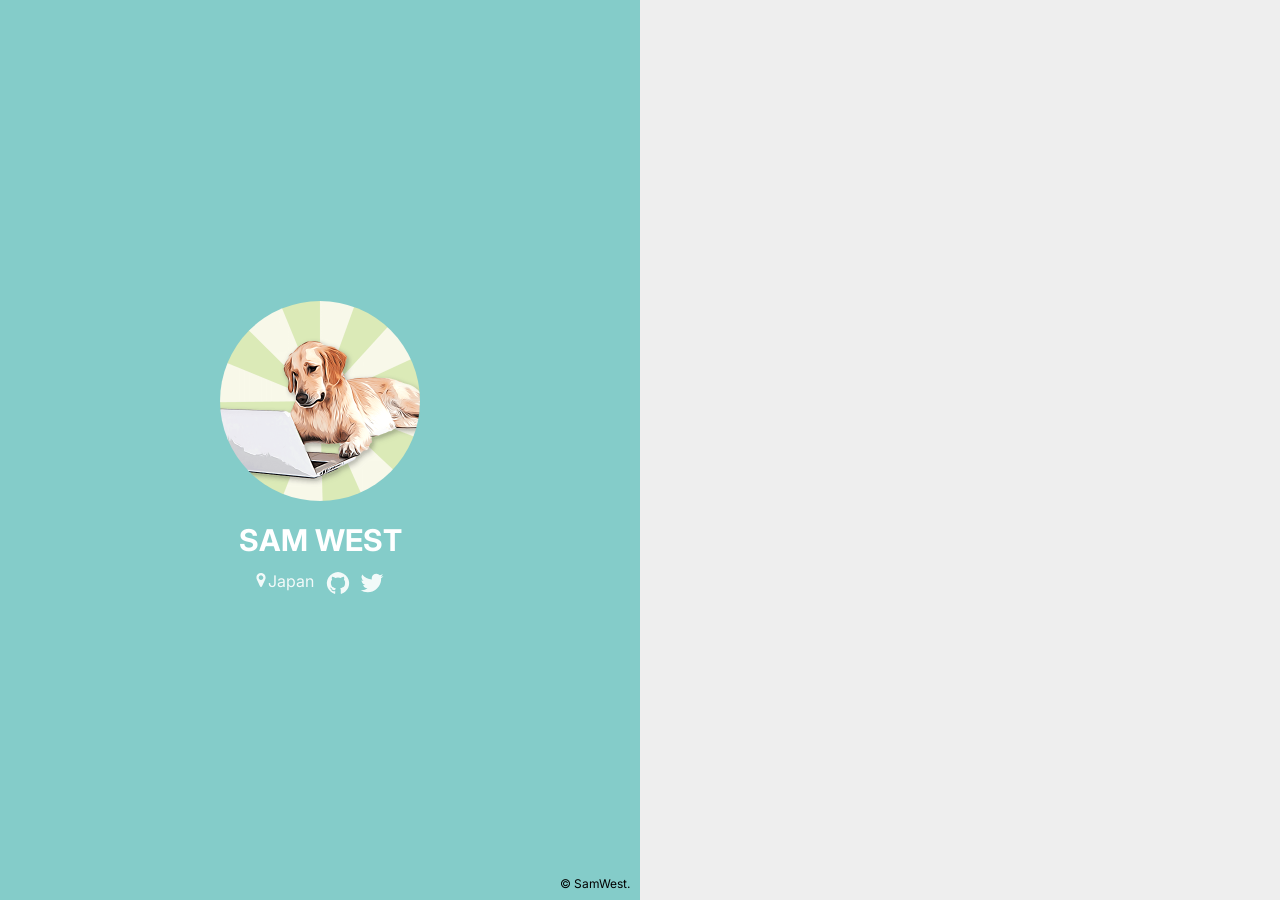
==== index.html @ 23653fca "first commit" ====
<!DOCTYPE HTML>
<html lang="en">
<head>
    <meta charset="UTF-8">
    <meta name="viewport"
          content="width=device-width, user-scalable=no, initial-scale=1.0, maximum-scale=1.0, minimum-scale=1.0">
    <meta http-equiv="X-UA-Compatible" content="ie=edge">
    <link href="https://fonts.googleapis.com/css2?family=Inter:wght@400;600&display=swap" rel="stylesheet">
    <link rel="stylesheet" href="_assets/css/style.css">
    <title>SamWest</title>
</head>
<body>
<header class="Profile">
    <div class="Profile-images"><img src="_assets/images/my.png" alt="Sam West" width="200" height="200"></div>
    <h1 class="Profile-name">SAM WEST</h1>
    <div class="Profile-sns">
        <ul>
            <li><img src="_assets/images/lc.svg" alt="from"><span>Japan</span></li>
            <li><a href="https://github.com/prjct-samwest"><img src="_assets/images/gh.svg" alt="GitHub"></a></li>
            <li><a href="https://twitter.com/samwest_web" target="_blank" rel="noopener"><img src="_assets/images/tw.svg" alt="Twitter"></a></li>
        </ul>
    </div>
</header>
<article class="Projects row"></article>
<footer class="Copy">&copy; SamWest.</footer>
<script src="_assets/js/script.min.js"></script>
</body>
</html>
---- _assets/css/style.css ----
* {
  margin: 0;
  padding: 0;
  font-family: inherit;
  font-size: inherit;
  list-style-type: none;
  box-sizing: border-box;
}

body {
  font-family: 'Inter', sans-serif;
}

img {
  vertical-align: baseline;
}

body {
  background-color: #eee;
}

.Profile {
  position: fixed;
  top: 0;
  left: 0;
  z-index: 100;
  background-color: #84ccc9;
  height: 100vh;
  width: 50vw;
  display: flex;
  align-items: center;
  justify-content: center;
  flex-wrap: wrap;
  flex-direction: column;
  overflow: auto;
}

.Profile .Profile-images {
  margin-bottom: 20px;
}

.Profile .Profile-images img {
  border-radius: 50%;
}

.Profile .Profile-name {
  color: white;
  font-size: 30px;
  font-weight: bold;
  line-height: 1;
  margin-bottom: 16px;
}

.Profile .Profile-sns ul {
  display: flex;
  opacity: .9;
}

.Profile .Profile-sns li {
  font-size: 16px;
  color: white;
  margin: 0 5px;
}

.Profile .Profile-sns a {
  color: inherit;
  text-decoration: none;
}

.Profile .Profile-sns span {
  margin: 0 2px;
}

.Projects {
  margin-left: 50vw;
  min-height: 100vh;
  padding: 30px 20px;
}

.Project {
  background-color: #fff;
  border: 1px solid #e1e4e8;
  border-radius: 10px;
  padding: 20px;
  position: relative;
  float: left;
  width: calc(50% - 5px);
  margin: 5px auto;
}

.Project:nth-child(2n) {
  float: right;
}

.Project .Project-name {
  font-size: 20px;
  font-weight: bold;
}

.Project .Project-genre {
  position: absolute;
  top: 20px;
  right: 20px;
  border-radius: 3px;
  background-color: #eee;
  font-size: 12px;
  text-align: center;
  display: inline-block;
  line-height: 1;
  width: 70px;
  padding: 4px;
}

.Project .Project-description {
  font-size: 12px;
  margin: 16px 0;
}

.Project .Project-btns {
  display: flex;
}

.Project .Project-btns li {
  margin-right: 6px;
}

.Project .Project-btns a {
  text-decoration: none;
  display: inline-block;
  line-height: 1;
  text-align: center;
  width: 75px;
  border-radius: 5px;
  background-color: #32b16c;
  color: white;
  font-size: 14px;
  padding: 5px;
}

.Project .Project-btns a:hover {
  background-color: #2c9d60;
}

.row {
  display: table;
  width: 50%;
}

.row .column {
  display: table-cell;
  vertical-align: middle;
  overflow: hidden;
}

.Copy {
  position: fixed;
  z-index: 100;
  bottom: 0;
  right: 50vw;
  font-size: 12px;
  line-height: 1;
  padding: 10px;
}

@media screen and (max-width: 1339px) {
  .Project {
    width: 100%;
    float: none;
  }
  .Project:nth-child(2n) {
    float: none;
  }
}

@media screen and (max-width: 667px) {
  .Profile {
    position: static;
    width: inherit;
    height: 400px;
  }
  .Projects {
    margin: 0;
    padding: 20px;
    min-height: auto;
  }
  .row {
    width: 100%;
  }
  .row .column {
    padding: 0;
    margin-bottom: 10px;
  }
  .row .column:last-child {
    margin-bottom: 0;
  }
  .Copy {
    position: static;
    text-align: center;
    padding-top: 0;
  }
}
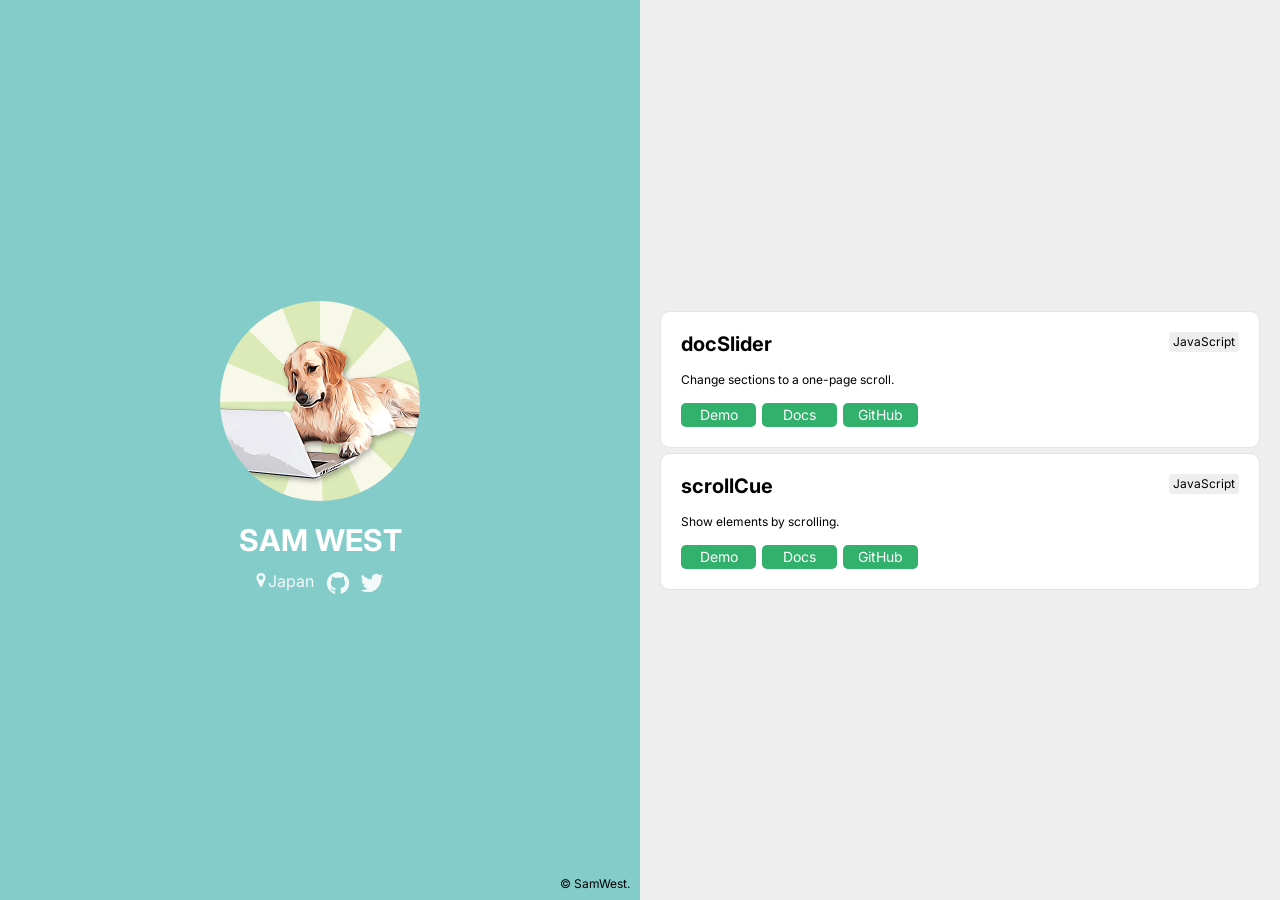
==== commit 39136658: "directory name changed for problem" ====
--- a/index.html
+++ b/index.html
@@ -6,23 +6,23 @@
           content="width=device-width, user-scalable=no, initial-scale=1.0, maximum-scale=1.0, minimum-scale=1.0">
     <meta http-equiv="X-UA-Compatible" content="ie=edge">
     <link href="https://fonts.googleapis.com/css2?family=Inter:wght@400;600&display=swap" rel="stylesheet">
-    <link rel="stylesheet" href="_assets/css/style.css">
+    <link rel="stylesheet" href="assets/css/style.css">
     <title>SamWest</title>
 </head>
 <body>
 <header class="Profile">
-    <div class="Profile-images"><img src="_assets/images/my.png" alt="Sam West" width="200" height="200"></div>
+    <div class="Profile-images"><img src="assets/images/my.png" alt="Sam West" width="200" height="200"></div>
     <h1 class="Profile-name">SAM WEST</h1>
     <div class="Profile-sns">
         <ul>
-            <li><img src="_assets/images/lc.svg" alt="from"><span>Japan</span></li>
-            <li><a href="https://github.com/prjct-samwest"><img src="_assets/images/gh.svg" alt="GitHub"></a></li>
-            <li><a href="https://twitter.com/samwest_web" target="_blank" rel="noopener"><img src="_assets/images/tw.svg" alt="Twitter"></a></li>
+            <li><img src="assets/images/lc.svg" alt="from"><span>Japan</span></li>
+            <li><a href="https://github.com/prjct-samwest"><img src="assets/images/gh.svg" alt="GitHub"></a></li>
+            <li><a href="https://twitter.com/samwest_web" target="_blank" rel="noopener"><img src="assets/images/tw.svg" alt="Twitter"></a></li>
         </ul>
     </div>
 </header>
 <article class="Projects row"></article>
 <footer class="Copy">&copy; SamWest.</footer>
-<script src="_assets/js/script.min.js"></script>
+<script src="assets/js/script.min.js"></script>
 </body>
 </html>
--- a/assets/css/style.css
+++ b/assets/css/style.css
@@ -0,0 +1,201 @@
+* {
+  margin: 0;
+  padding: 0;
+  font-family: inherit;
+  font-size: inherit;
+  list-style-type: none;
+  box-sizing: border-box;
+}
+
+body {
+  font-family: 'Inter', sans-serif;
+}
+
+img {
+  vertical-align: baseline;
+}
+
+body {
+  background-color: #eee;
+}
+
+.Profile {
+  position: fixed;
+  top: 0;
+  left: 0;
+  z-index: 100;
+  background-color: #84ccc9;
+  height: 100vh;
+  width: 50vw;
+  display: flex;
+  align-items: center;
+  justify-content: center;
+  flex-wrap: wrap;
+  flex-direction: column;
+  overflow: auto;
+}
+
+.Profile .Profile-images {
+  margin-bottom: 20px;
+}
+
+.Profile .Profile-images img {
+  border-radius: 50%;
+}
+
+.Profile .Profile-name {
+  color: white;
+  font-size: 30px;
+  font-weight: bold;
+  line-height: 1;
+  margin-bottom: 16px;
+}
+
+.Profile .Profile-sns ul {
+  display: flex;
+  opacity: .9;
+}
+
+.Profile .Profile-sns li {
+  font-size: 16px;
+  color: white;
+  margin: 0 5px;
+}
+
+.Profile .Profile-sns a {
+  color: inherit;
+  text-decoration: none;
+}
+
+.Profile .Profile-sns span {
+  margin: 0 2px;
+}
+
+.Projects {
+  margin-left: 50vw;
+  min-height: 100vh;
+  padding: 30px 20px;
+}
+
+.Project {
+  background-color: #fff;
+  border: 1px solid #e1e4e8;
+  border-radius: 10px;
+  padding: 20px;
+  position: relative;
+  float: left;
+  width: calc(50% - 5px);
+  margin: 5px auto;
+}
+
+.Project:nth-child(2n) {
+  float: right;
+}
+
+.Project .Project-name {
+  font-size: 20px;
+  font-weight: bold;
+}
+
+.Project .Project-genre {
+  position: absolute;
+  top: 20px;
+  right: 20px;
+  border-radius: 3px;
+  background-color: #eee;
+  font-size: 12px;
+  text-align: center;
+  display: inline-block;
+  line-height: 1;
+  width: 70px;
+  padding: 4px;
+}
+
+.Project .Project-description {
+  font-size: 12px;
+  margin: 16px 0;
+}
+
+.Project .Project-btns {
+  display: flex;
+}
+
+.Project .Project-btns li {
+  margin-right: 6px;
+}
+
+.Project .Project-btns a {
+  text-decoration: none;
+  display: inline-block;
+  line-height: 1;
+  text-align: center;
+  width: 75px;
+  border-radius: 5px;
+  background-color: #32b16c;
+  color: white;
+  font-size: 14px;
+  padding: 5px;
+}
+
+.Project .Project-btns a:hover {
+  background-color: #2c9d60;
+}
+
+.row {
+  display: table;
+  width: 50%;
+}
+
+.row .column {
+  display: table-cell;
+  vertical-align: middle;
+  overflow: hidden;
+}
+
+.Copy {
+  position: fixed;
+  z-index: 100;
+  bottom: 0;
+  right: 50vw;
+  font-size: 12px;
+  line-height: 1;
+  padding: 10px;
+}
+
+@media screen and (max-width: 1339px) {
+  .Project {
+    width: 100%;
+    float: none;
+  }
+  .Project:nth-child(2n) {
+    float: none;
+  }
+}
+
+@media screen and (max-width: 667px) {
+  .Profile {
+    position: static;
+    width: inherit;
+    height: 400px;
+  }
+  .Projects {
+    margin: 0;
+    padding: 20px;
+    min-height: auto;
+  }
+  .row {
+    width: 100%;
+  }
+  .row .column {
+    padding: 0;
+    margin-bottom: 10px;
+  }
+  .row .column:last-child {
+    margin-bottom: 0;
+  }
+  .Copy {
+    position: static;
+    text-align: center;
+    padding-top: 0;
+  }
+}
